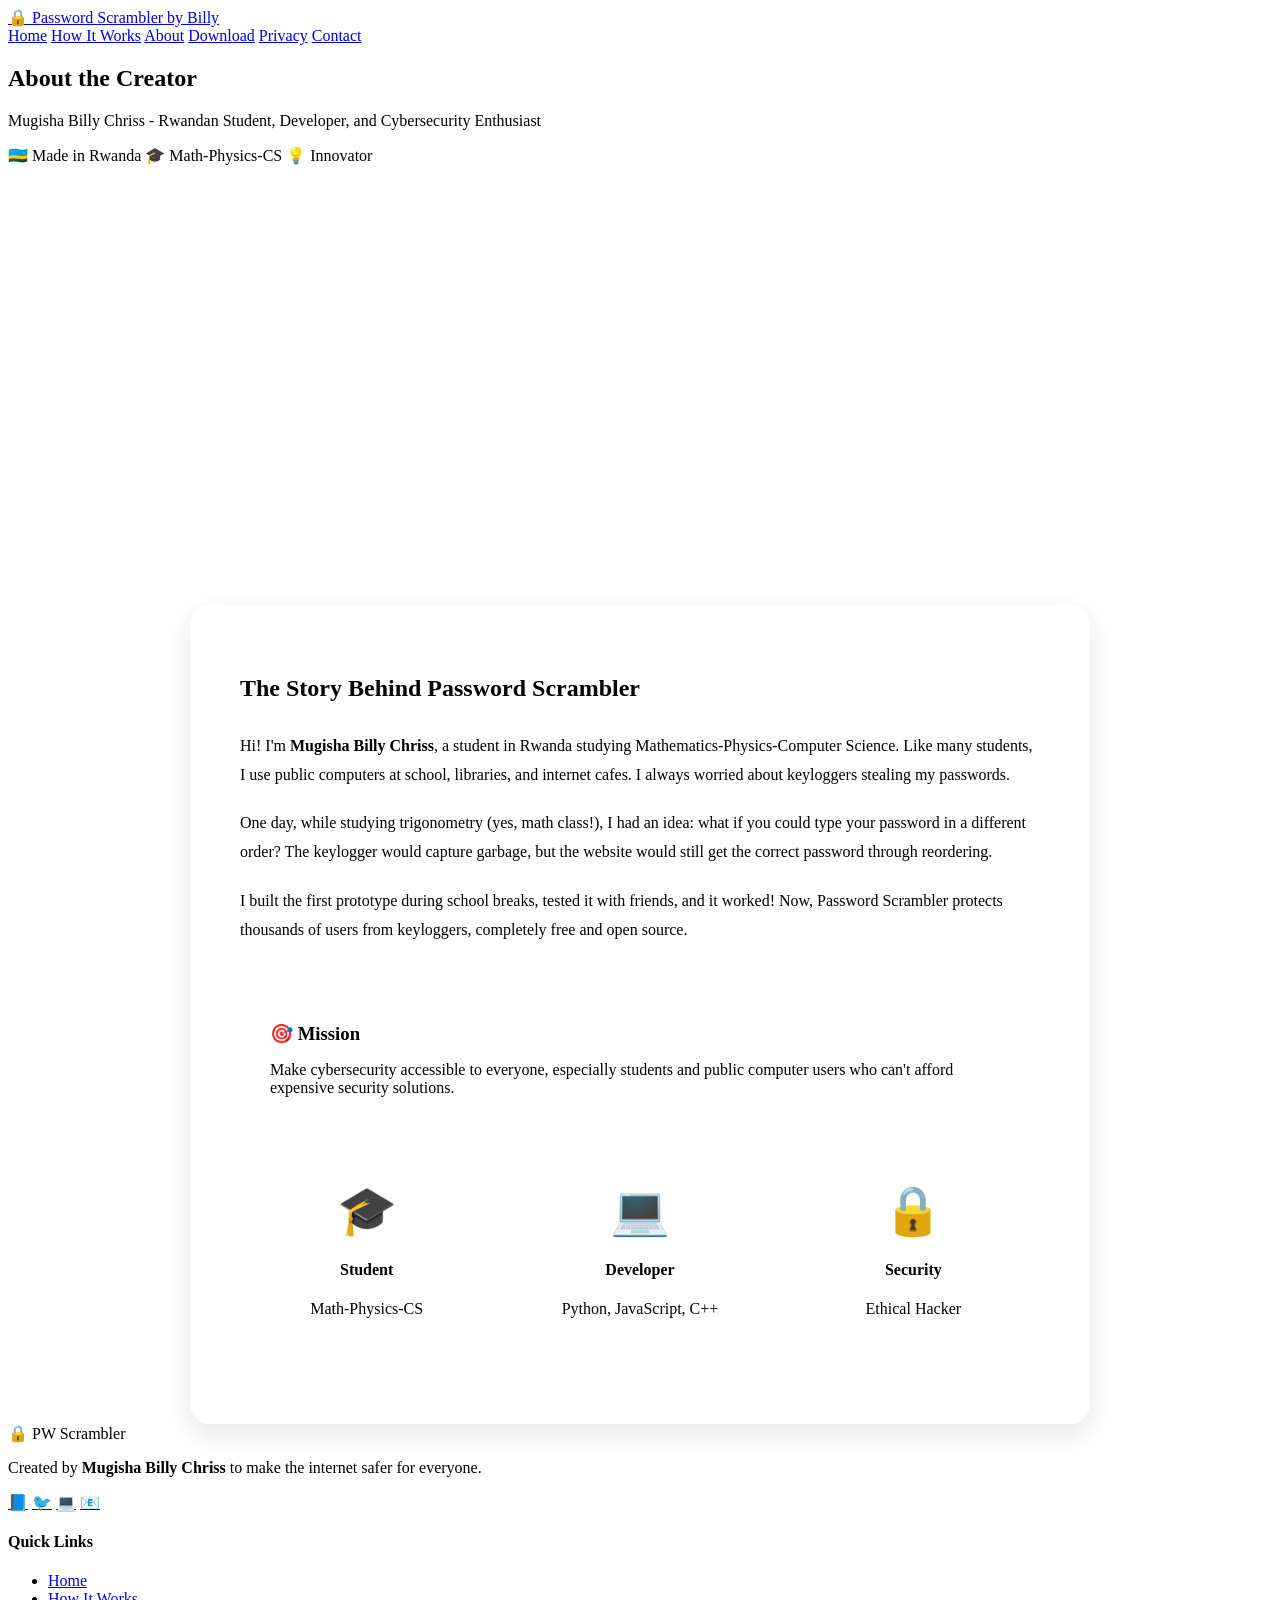
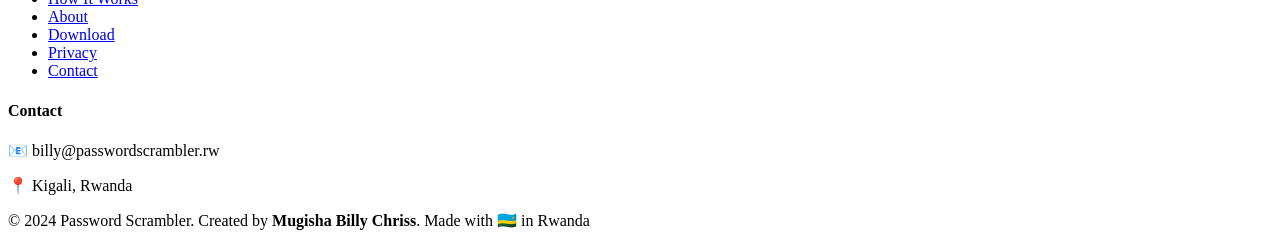
==== about.html @ fe5f0da2 "Add about.html with creator details and story" ====
<!DOCTYPE html>
<html lang="en">
<head>
    <meta charset="UTF-8">
    <meta name="viewport" content="width=device-width, initial-scale=1.0">
    <title>About - Password Scrambler | Mugisha Billy Chriss</title>
    <link rel="stylesheet" href="css/style.css">
</head>
<body>
    <!-- Navigation (same as index) -->
    <nav class="navbar">
        <div class="nav-container">
            <a href="index.html" class="logo">
                🔒 Password Scrambler
                <span>by Billy</span>
            </a>
            <div class="nav-links">
                <a href="index.html">Home</a>
                <a href="how-it-works.html">How It Works</a>
                <a href="about.html" class="active">About</a>
                <a href="download.html" class="download-btn">Download</a>
                <a href="privacy.html">Privacy</a>
                <a href="contact.html">Contact</a>
            </div>
        </div>
    </nav>

    <!-- About Hero -->
    <section class="hero" style="min-height: 60vh;">
        <div class="hero-container">
            <div class="hero-content">
                <h1>About the Creator</h1>
                <p>Mugisha Billy Chriss - Rwandan Student, Developer, and Cybersecurity Enthusiast</p>
                <div class="hero-badges">
                    <span class="badge">🇷🇼 Made in Rwanda</span>
                    <span class="badge">🎓 Math-Physics-CS</span>
                    <span class="badge">💡 Innovator</span>
                </div>
            </div>
        </div>
    </section>

    <!-- Creator Story -->
    <section class="features" style="padding-top: 0;">
        <div style="max-width: 800px; margin: 0 auto; background: white; padding: 50px; border-radius: 20px; box-shadow: 0 10px 30px rgba(0,0,0,0.1);">
            <h2 style="color: var(--dark); margin-bottom: 30px;">The Story Behind Password Scrambler</h2>
            
            <p style="margin-bottom: 20px; line-height: 1.8;">Hi! I'm <strong>Mugisha Billy Chriss</strong>, a student in Rwanda studying Mathematics-Physics-Computer Science. Like many students, I use public computers at school, libraries, and internet cafes. I always worried about keyloggers stealing my passwords.</p>
            
            <p style="margin-bottom: 20px; line-height: 1.8;">One day, while studying trigonometry (yes, math class!), I had an idea: what if you could type your password in a different order? The keylogger would capture garbage, but the website would still get the correct password through reordering.</p>
            
            <p style="margin-bottom: 20px; line-height: 1.8;">I built the first prototype during school breaks, tested it with friends, and it worked! Now, Password Scrambler protects thousands of users from keyloggers, completely free and open source.</p>
            
            <div style="background: var(--light); padding: 30px; border-radius: 15px; margin: 30px 0;">
                <h3 style="color: var(--dark); margin-bottom: 15px;">🎯 Mission</h3>
                <p>Make cybersecurity accessible to everyone, especially students and public computer users who can't afford expensive security solutions.</p>
            </div>
            
            <div style="display: grid; grid-template-columns: repeat(3, 1fr); gap: 20px; margin: 40px 0;">
                <div style="text-align: center;">
                    <div style="font-size: 3rem;">🎓</div>
                    <h4>Student</h4>
                    <p>Math-Physics-CS</p>
                </div>
                <div style="text-align: center;">
                    <div style="font-size: 3rem;">💻</div>
                    <h4>Developer</h4>
                    <p>Python, JavaScript, C++</p>
                </div>
                <div style="text-align: center;">
                    <div style="font-size: 3rem;">🔒</div>
                    <h4>Security</h4>
                    <p>Ethical Hacker</p>
                </div>
            </div>
        </div>
    </section>

    <!-- Footer (same as index) -->
    <footer class="footer">
        <div class="footer-container">
            <div class="footer-about">
                <div class="footer-logo">🔒 <span>PW Scrambler</span></div>
                <p>Created by <strong>Mugisha Billy Chriss</strong> to make the internet safer for everyone.</p>
                <div class="footer-social">
                    <a href="#" class="social-icon">📘</a>
                    <a href="#" class="social-icon">🐦</a>
                    <a href="#" class="social-icon">💻</a>
                    <a href="#" class="social-icon">📧</a>
                </div>
            </div>
            
            <div class="footer-links">
                <h4>Quick Links</h4>
                <ul>
                    <li><a href="index.html">Home</a></li>
                    <li><a href="how-it-works.html">How It Works</a></li>
                    <li><a href="about.html">About</a></li>
                    <li><a href="download.html">Download</a></li>
                    <li><a href="privacy.html">Privacy</a></li>
                    <li><a href="contact.html">Contact</a></li>
                </ul>
            </div>
            
            <div class="footer-contact">
                <h4>Contact</h4>
                <p>📧 billy@passwordscrambler.rw</p>
                <p>📍 Kigali, Rwanda</p>
            </div>
        </div>
        
        <div class="footer-bottom">
            <p>&copy; 2024 Password Scrambler. Created by <strong>Mugisha Billy Chriss</strong>. Made with 🇷🇼 in Rwanda</p>
        </div>
    </footer>

    <script src="js/main.js"></script>
</body>
</html>
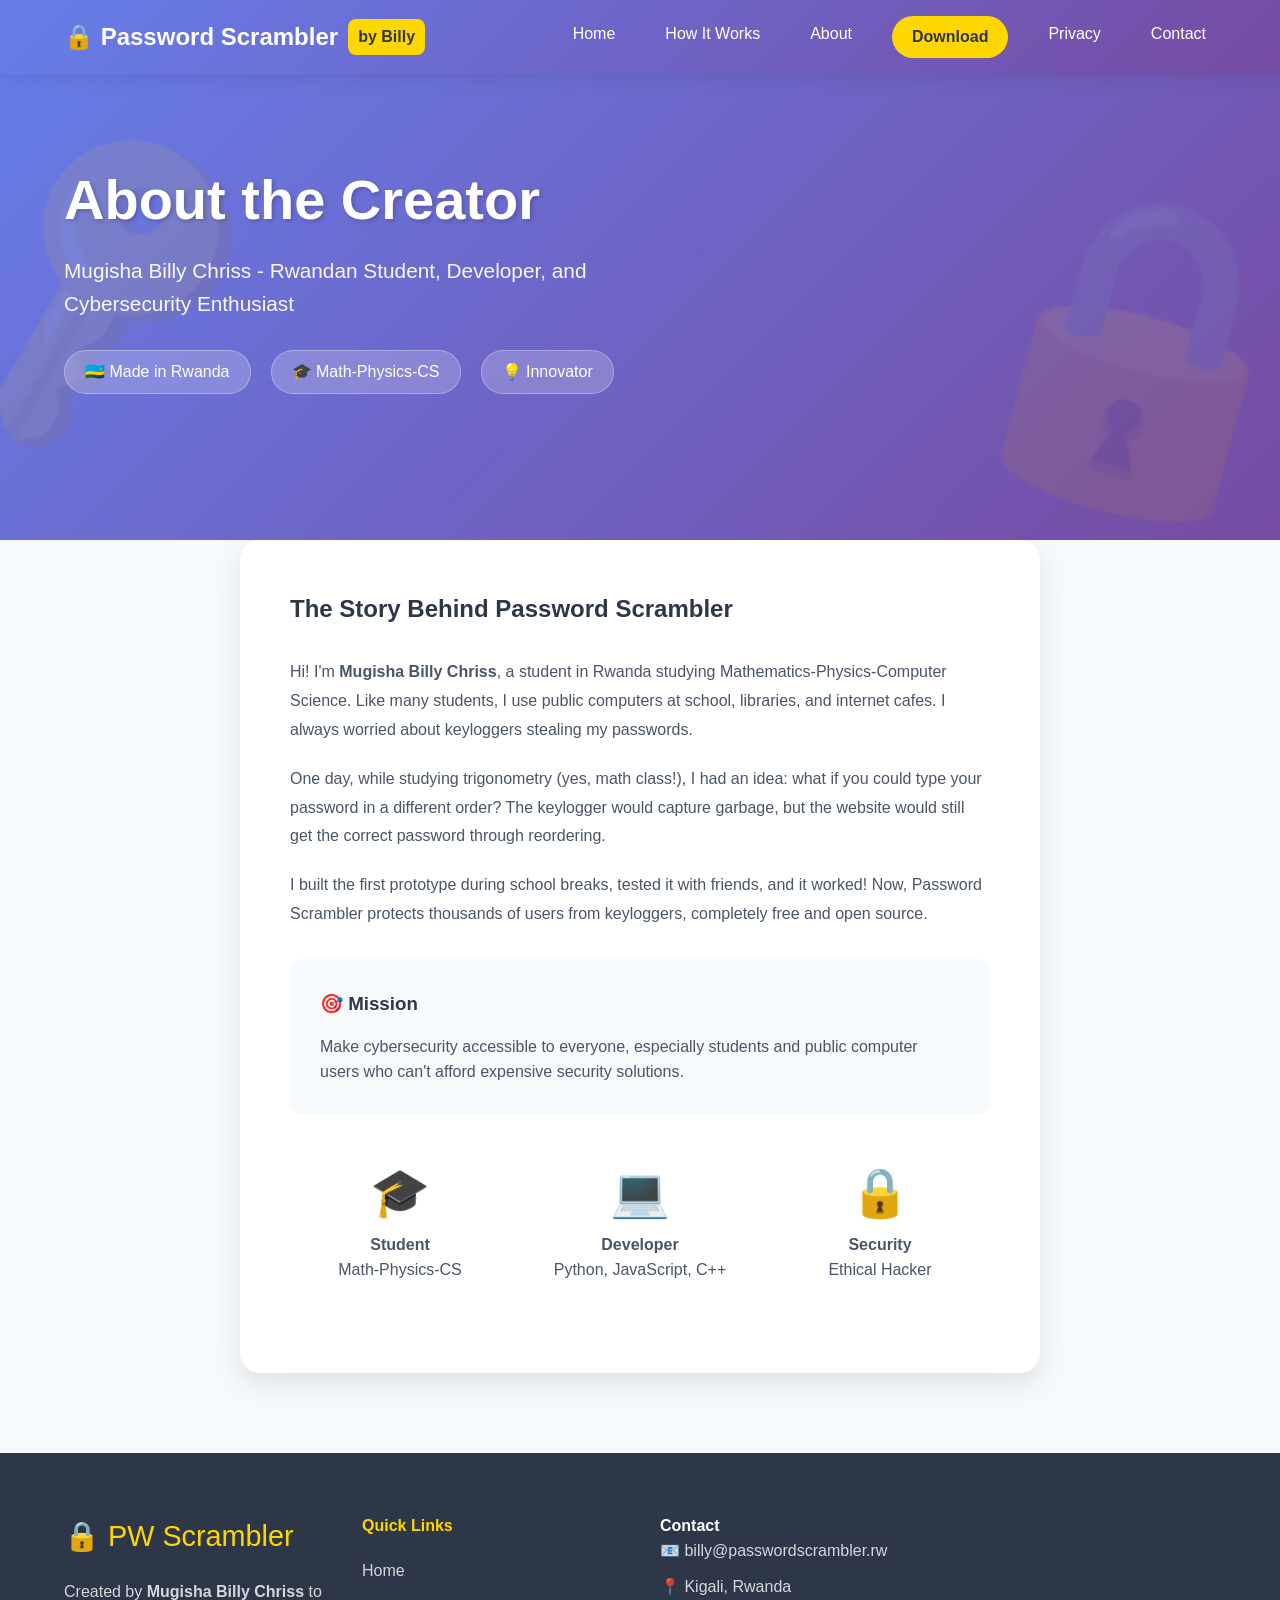
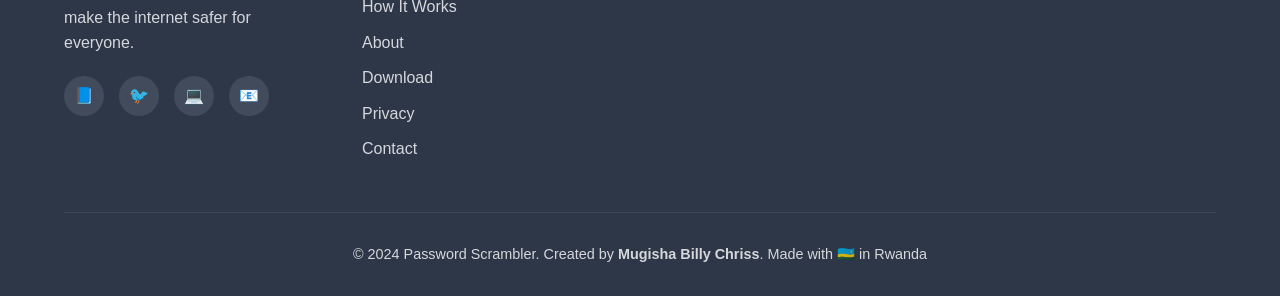
==== commit ff49c528: "Update stylesheet and script paths in about.html" ====
--- a/about.html
+++ b/about.html
@@ -4,7 +4,7 @@
     <meta charset="UTF-8">
     <meta name="viewport" content="width=device-width, initial-scale=1.0">
     <title>About - Password Scrambler | Mugisha Billy Chriss</title>
-    <link rel="stylesheet" href="css/style.css">
+    <link rel="stylesheet" href="style.css">
 </head>
 <body>
     <!-- Navigation (same as index) -->
@@ -114,6 +114,6 @@
         </div>
     </footer>
 
-    <script src="js/main.js"></script>
+    <script src="main.js"></script>
 </body>
 </html>
--- a/style.css
+++ b/style.css
@@ -0,0 +1,1073 @@
+/* Password Scrambler - Main Stylesheet */
+
+:root {
+    --primary: #667eea;
+    --primary-dark: #5a67d8;
+    --secondary: #764ba2;
+    --accent: #ffd700;
+    --dark: #2d3748;
+    --light: #f7fafc;
+    --success: #48bb78;
+    --danger: #f56565;
+    --text: #4a5568;
+}
+
+* {
+    margin: 0;
+    padding: 0;
+    box-sizing: border-box;
+}
+
+body {
+    font-family: 'Segoe UI', Tahoma, Geneva, Verdana, sans-serif;
+    line-height: 1.6;
+    color: var(--text);
+    overflow-x: hidden;
+}
+
+/* Navigation */
+.navbar {
+    background: linear-gradient(135deg, var(--primary), var(--secondary));
+    padding: 1rem 5%;
+    position: fixed;
+    width: 100%;
+    top: 0;
+    z-index: 1000;
+    box-shadow: 0 2px 20px rgba(0,0,0,0.1);
+}
+
+.nav-container {
+    max-width: 1200px;
+    margin: 0 auto;
+    display: flex;
+    justify-content: space-between;
+    align-items: center;
+}
+
+.logo {
+    display: flex;
+    align-items: center;
+    gap: 10px;
+    color: white;
+    text-decoration: none;
+    font-size: 1.5rem;
+    font-weight: bold;
+}
+
+.logo span {
+    background: var(--accent);
+    color: var(--dark);
+    padding: 5px 10px;
+    border-radius: 8px;
+    font-size: 1rem;
+}
+
+.nav-links {
+    display: flex;
+    gap: 30px;
+}
+
+.nav-links a {
+    color: white;
+    text-decoration: none;
+    font-weight: 500;
+    transition: all 0.3s;
+    padding: 5px 10px;
+    border-radius: 5px;
+}
+
+.nav-links a:hover {
+    background: rgba(255,255,255,0.2);
+    transform: translateY(-2px);
+}
+
+.download-btn {
+    background: var(--accent);
+    color: var(--dark) !important;
+    padding: 8px 20px !important;
+    border-radius: 25px !important;
+    font-weight: bold !important;
+}
+
+.download-btn:hover {
+    background: white !important;
+    color: var(--primary) !important;
+}
+
+/* Hero Section */
+.hero {
+    background: linear-gradient(135deg, var(--primary), var(--secondary));
+    min-height: 100vh;
+    display: flex;
+    align-items: center;
+    padding: 100px 5% 50px;
+    color: white;
+    position: relative;
+    overflow: hidden;
+}
+
+.hero::before {
+    content: "🔒";
+    position: absolute;
+    right: -50px;
+    top: 20%;
+    font-size: 300px;
+    opacity: 0.1;
+    transform: rotate(15deg);
+}
+
+.hero::after {
+    content: "🔑";
+    position: absolute;
+    left: -50px;
+    bottom: 10%;
+    font-size: 250px;
+    opacity: 0.1;
+    transform: rotate(-15deg);
+}
+
+.hero-container {
+    max-width: 1200px;
+    margin: 0 auto;
+    display: grid;
+    grid-template-columns: 1fr 1fr;
+    gap: 50px;
+    align-items: center;
+    position: relative;
+    z-index: 1;
+}
+
+.hero-content h1 {
+    font-size: 3.5rem;
+    margin-bottom: 20px;
+    line-height: 1.2;
+    text-shadow: 2px 2px 4px rgba(0,0,0,0.2);
+}
+
+.hero-content p {
+    font-size: 1.3rem;
+    margin-bottom: 30px;
+    opacity: 0.95;
+}
+
+.hero-badges {
+    display: flex;
+    gap: 20px;
+    margin-bottom: 30px;
+}
+
+.badge {
+    background: rgba(255,255,255,0.2);
+    padding: 8px 20px;
+    border-radius: 30px;
+    font-size: 1rem;
+    backdrop-filter: blur(5px);
+    border: 1px solid rgba(255,255,255,0.3);
+}
+
+.hero-buttons {
+    display: flex;
+    gap: 20px;
+}
+
+.btn {
+    padding: 15px 40px;
+    border-radius: 50px;
+    text-decoration: none;
+    font-weight: bold;
+    font-size: 1.1rem;
+    transition: all 0.3s;
+    display: inline-block;
+}
+
+.btn-primary {
+    background: var(--accent);
+    color: var(--dark);
+    box-shadow: 0 10px 20px rgba(0,0,0,0.2);
+}
+
+.btn-primary:hover {
+    transform: translateY(-5px);
+    box-shadow: 0 15px 30px rgba(0,0,0,0.3);
+    background: white;
+}
+
+.btn-secondary {
+    background: transparent;
+    color: white;
+    border: 2px solid white;
+}
+
+.btn-secondary:hover {
+    background: white;
+    color: var(--primary);
+    transform: translateY(-5px);
+}
+
+.hero-image {
+    text-align: center;
+}
+
+.extension-preview {
+    background: white;
+    border-radius: 20px;
+    padding: 30px;
+    box-shadow: 0 30px 60px rgba(0,0,0,0.3);
+    max-width: 400px;
+    margin: 0 auto;
+}
+
+.preview-header {
+    display: flex;
+    align-items: center;
+    gap: 10px;
+    margin-bottom: 20px;
+    padding-bottom: 20px;
+    border-bottom: 2px solid #eee;
+}
+
+.preview-icon {
+    font-size: 2rem;
+}
+
+.preview-title {
+    font-size: 1.3rem;
+    font-weight: bold;
+    color: var(--dark);
+}
+
+.preview-site {
+    background: #f0f0f0;
+    border-radius: 10px;
+    padding: 15px;
+    margin: 20px 0;
+}
+
+.preview-site-name {
+    color: var(--dark);
+    font-weight: bold;
+    margin-bottom: 10px;
+}
+
+.preview-order {
+    display: flex;
+    gap: 10px;
+    justify-content: center;
+    margin: 20px 0;
+}
+
+.order-number {
+    width: 40px;
+    height: 40px;
+    background: var(--primary);
+    color: white;
+    border-radius: 50%;
+    display: flex;
+    align-items: center;
+    justify-content: center;
+    font-weight: bold;
+    animation: pulse 2s infinite;
+}
+
+@keyframes pulse {
+    0%, 100% { transform: scale(1); }
+    50% { transform: scale(1.1); }
+}
+
+/* Features Section */
+.features {
+    padding: 80px 5%;
+    background: var(--light);
+}
+
+.section-title {
+    text-align: center;
+    font-size: 2.5rem;
+    color: var(--dark);
+    margin-bottom: 50px;
+}
+
+.section-title span {
+    color: var(--primary);
+}
+
+.features-grid {
+    max-width: 1200px;
+    margin: 0 auto;
+    display: grid;
+    grid-template-columns: repeat(auto-fit, minmax(300px, 1fr));
+    gap: 30px;
+}
+
+.feature-card {
+    background: white;
+    border-radius: 20px;
+    padding: 30px;
+    box-shadow: 0 10px 30px rgba(0,0,0,0.1);
+    transition: all 0.3s;
+    text-align: center;
+    border: 1px solid #eee;
+}
+
+.feature-card:hover {
+    transform: translateY(-10px);
+    box-shadow: 0 20px 40px rgba(102,126,234,0.2);
+    border-color: var(--primary);
+}
+
+.feature-icon {
+    font-size: 3rem;
+    margin-bottom: 20px;
+}
+
+.feature-card h3 {
+    color: var(--dark);
+    margin-bottom: 15px;
+    font-size: 1.5rem;
+}
+
+.feature-card p {
+    color: var(--text);
+    line-height: 1.6;
+}
+
+/* How It Works */
+.how-it-works {
+    padding: 80px 5%;
+    background: white;
+}
+
+.steps-container {
+    max-width: 1000px;
+    margin: 0 auto;
+    position: relative;
+}
+
+.steps-container::before {
+    content: '';
+    position: absolute;
+    top: 0;
+    bottom: 0;
+    left: 50px;
+    width: 4px;
+    background: linear-gradient(180deg, var(--primary), var(--secondary));
+    border-radius: 2px;
+}
+
+.step {
+    display: flex;
+    gap: 40px;
+    margin-bottom: 60px;
+    position: relative;
+}
+
+.step:last-child {
+    margin-bottom: 0;
+}
+
+.step-number {
+    width: 100px;
+    height: 100px;
+    background: linear-gradient(135deg, var(--primary), var(--secondary));
+    border-radius: 50%;
+    display: flex;
+    align-items: center;
+    justify-content: center;
+    font-size: 2rem;
+    font-weight: bold;
+    color: white;
+    box-shadow: 0 10px 30px rgba(102,126,234,0.3);
+    z-index: 1;
+}
+
+.step-content {
+    flex: 1;
+    background: var(--light);
+    border-radius: 20px;
+    padding: 30px;
+    box-shadow: 0 10px 20px rgba(0,0,0,0.05);
+}
+
+.step-content h3 {
+    color: var(--dark);
+    margin-bottom: 10px;
+    font-size: 1.5rem;
+}
+
+.step-content p {
+    color: var(--text);
+    margin-bottom: 20px;
+}
+
+.step-example {
+    background: white;
+    border-radius: 10px;
+    padding: 20px;
+    display: flex;
+    align-items: center;
+    gap: 20px;
+    flex-wrap: wrap;
+}
+
+.example-before, .example-after {
+    flex: 1;
+    text-align: center;
+    padding: 15px;
+    border-radius: 10px;
+}
+
+.example-before {
+    background: #fee;
+    border: 2px solid var(--danger);
+}
+
+.example-after {
+    background: #efe;
+    border: 2px solid var(--success);
+}
+
+.arrow-icon {
+    font-size: 2rem;
+    color: var(--primary);
+}
+
+/* Stats Section */
+.stats {
+    background: linear-gradient(135deg, var(--primary), var(--secondary));
+    padding: 60px 5%;
+    color: white;
+}
+
+.stats-container {
+    max-width: 1200px;
+    margin: 0 auto;
+    display: grid;
+    grid-template-columns: repeat(4, 1fr);
+    gap: 30px;
+    text-align: center;
+}
+
+.stat-item {
+    padding: 30px;
+    background: rgba(255,255,255,0.1);
+    border-radius: 20px;
+    backdrop-filter: blur(5px);
+    border: 1px solid rgba(255,255,255,0.2);
+}
+
+.stat-number {
+    font-size: 3rem;
+    font-weight: bold;
+    margin-bottom: 10px;
+    color: var(--accent);
+}
+
+.stat-label {
+    font-size: 1.1rem;
+    opacity: 0.9;
+}
+
+/* Testimonials */
+.testimonials {
+    padding: 80px 5%;
+    background: var(--light);
+}
+
+.testimonials-grid {
+    max-width: 1200px;
+    margin: 0 auto;
+    display: grid;
+    grid-template-columns: repeat(auto-fit, minmax(300px, 1fr));
+    gap: 30px;
+}
+
+.testimonial-card {
+    background: white;
+    border-radius: 20px;
+    padding: 30px;
+    box-shadow: 0 10px 30px rgba(0,0,0,0.1);
+    position: relative;
+}
+
+.testimonial-card::before {
+    content: '"';
+    position: absolute;
+    top: 20px;
+    right: 30px;
+    font-size: 5rem;
+    color: var(--primary);
+    opacity: 0.2;
+    font-family: serif;
+}
+
+.testimonial-text {
+    color: var(--text);
+    font-size: 1.1rem;
+    margin-bottom: 20px;
+    line-height: 1.8;
+}
+
+.testimonial-author {
+    display: flex;
+    align-items: center;
+    gap: 15px;
+}
+
+.author-avatar {
+    width: 50px;
+    height: 50px;
+    background: linear-gradient(135deg, var(--primary), var(--secondary));
+    border-radius: 50%;
+    display: flex;
+    align-items: center;
+    justify-content: center;
+    color: white;
+    font-weight: bold;
+    font-size: 1.2rem;
+}
+
+.author-info h4 {
+    color: var(--dark);
+    margin-bottom: 5px;
+}
+
+.author-info p {
+    color: var(--text);
+    font-size: 0.9rem;
+    opacity: 0.8;
+}
+
+/* FAQ Section */
+.faq {
+    padding: 80px 5%;
+    background: white;
+}
+
+.faq-container {
+    max-width: 800px;
+    margin: 0 auto;
+}
+
+.faq-item {
+    margin-bottom: 20px;
+    border: 2px solid #eee;
+    border-radius: 15px;
+    overflow: hidden;
+    transition: all 0.3s;
+}
+
+.faq-item:hover {
+    border-color: var(--primary);
+}
+
+.faq-question {
+    padding: 20px 30px;
+    background: var(--light);
+    cursor: pointer;
+    display: flex;
+    justify-content: space-between;
+    align-items: center;
+    font-weight: 600;
+    color: var(--dark);
+}
+
+.faq-question::after {
+    content: '▼';
+    font-size: 0.8rem;
+    transition: transform 0.3s;
+}
+
+.faq-item.active .faq-question::after {
+    transform: rotate(180deg);
+}
+
+.faq-answer {
+    padding: 0 30px;
+    max-height: 0;
+    overflow: hidden;
+    transition: all 0.3s;
+    color: var(--text);
+    line-height: 1.8;
+}
+
+.faq-item.active .faq-answer {
+    padding: 20px 30px;
+    max-height: 200px;
+}
+
+/* Download Page */
+.download-section {
+    padding: 120px 5% 80px;
+    background: linear-gradient(135deg, var(--primary), var(--secondary));
+    color: white;
+    text-align: center;
+}
+
+.download-container {
+    max-width: 800px;
+    margin: 0 auto;
+}
+
+.download-title {
+    font-size: 3rem;
+    margin-bottom: 20px;
+}
+
+.download-subtitle {
+    font-size: 1.3rem;
+    margin-bottom: 40px;
+    opacity: 0.95;
+}
+
+.download-options {
+    display: flex;
+    justify-content: center;
+    gap: 30px;
+    margin-bottom: 50px;
+    flex-wrap: wrap;
+}
+
+.download-card {
+    background: white;
+    border-radius: 20px;
+    padding: 40px 30px;
+    width: 250px;
+    color: var(--dark);
+    text-align: center;
+    transition: all 0.3s;
+    box-shadow: 0 20px 40px rgba(0,0,0,0.2);
+}
+
+.download-card:hover {
+    transform: translateY(-10px);
+}
+
+.download-card .browser-icon {
+    font-size: 4rem;
+    margin-bottom: 20px;
+}
+
+.download-card h3 {
+    margin-bottom: 15px;
+}
+
+.download-card p {
+    color: var(--text);
+    margin-bottom: 25px;
+    font-size: 0.95rem;
+}
+
+.download-btn-card {
+    background: linear-gradient(135deg, var(--primary), var(--secondary));
+    color: white;
+    padding: 12px 30px;
+    border-radius: 30px;
+    text-decoration: none;
+    font-weight: bold;
+    display: inline-block;
+    transition: all 0.3s;
+}
+
+.download-btn-card:hover {
+    transform: scale(1.05);
+    box-shadow: 0 10px 20px rgba(102,126,234,0.4);
+}
+
+.download-note {
+    background: rgba(255,255,255,0.1);
+    padding: 30px;
+    border-radius: 20px;
+    backdrop-filter: blur(5px);
+    border: 1px solid rgba(255,255,255,0.2);
+}
+
+.download-note p {
+    margin: 10px 0;
+}
+
+.download-note a {
+    color: var(--accent);
+    text-decoration: none;
+}
+
+.download-note a:hover {
+    text-decoration: underline;
+}
+
+/* Privacy Page */
+.privacy-section {
+    padding: 120px 5% 80px;
+    background: var(--light);
+}
+
+.privacy-container {
+    max-width: 900px;
+    margin: 0 auto;
+    background: white;
+    border-radius: 30px;
+    padding: 50px;
+    box-shadow: 0 20px 40px rgba(0,0,0,0.1);
+}
+
+.privacy-header {
+    text-align: center;
+    margin-bottom: 40px;
+}
+
+.privacy-header h1 {
+    color: var(--dark);
+    font-size: 2.5rem;
+    margin-bottom: 10px;
+}
+
+.privacy-header p {
+    color: var(--text);
+}
+
+.privacy-badge {
+    background: linear-gradient(135deg, var(--primary), var(--secondary));
+    color: white;
+    padding: 10px 30px;
+    border-radius: 50px;
+    display: inline-block;
+    margin-top: 20px;
+}
+
+.privacy-section h2 {
+    color: var(--dark);
+    margin: 30px 0 15px;
+    font-size: 1.8rem;
+}
+
+.privacy-section h3 {
+    color: var(--primary);
+    margin: 20px 0 10px;
+}
+
+.privacy-section p {
+    margin-bottom: 15px;
+    line-height: 1.8;
+}
+
+.privacy-section ul {
+    margin: 15px 0 15px 30px;
+}
+
+.privacy-section li {
+    margin: 10px 0;
+}
+
+.privacy-highlight {
+    background: var(--light);
+    border-left: 4px solid var(--primary);
+    padding: 20px;
+    margin: 20px 0;
+    border-radius: 0 10px 10px 0;
+}
+
+/* Contact Page */
+.contact-section {
+    padding: 120px 5% 80px;
+    background: linear-gradient(135deg, var(--primary), var(--secondary));
+    min-height: 100vh;
+}
+
+.contact-container {
+    max-width: 800px;
+    margin: 0 auto;
+    background: white;
+    border-radius: 30px;
+    padding: 50px;
+    box-shadow: 0 30px 60px rgba(0,0,0,0.3);
+}
+
+.contact-header {
+    text-align: center;
+    margin-bottom: 40px;
+}
+
+.contact-header h1 {
+    color: var(--dark);
+    font-size: 2.5rem;
+    margin-bottom: 10px;
+}
+
+.contact-header p {
+    color: var(--text);
+}
+
+.contact-form {
+    display: grid;
+    gap: 25px;
+}
+
+.form-group {
+    display: grid;
+    gap: 8px;
+}
+
+.form-group label {
+    font-weight: 600;
+    color: var(--dark);
+}
+
+.form-group input,
+.form-group select,
+.form-group textarea {
+    padding: 12px;
+    border: 2px solid #e0e0e0;
+    border-radius: 10px;
+    font-size: 1rem;
+    transition: all 0.3s;
+}
+
+.form-group input:focus,
+.form-group select:focus,
+.form-group textarea:focus {
+    outline: none;
+    border-color: var(--primary);
+    box-shadow: 0 0 0 3px rgba(102,126,234,0.1);
+}
+
+.form-group textarea {
+    min-height: 150px;
+    resize: vertical;
+}
+
+.submit-btn {
+    background: linear-gradient(135deg, var(--primary), var(--secondary));
+    color: white;
+    border: none;
+    padding: 15px;
+    border-radius: 10px;
+    font-size: 1.2rem;
+    font-weight: bold;
+    cursor: pointer;
+    transition: all 0.3s;
+}
+
+.submit-btn:hover {
+    transform: translateY(-5px);
+    box-shadow: 0 10px 30px rgba(102,126,234,0.4);
+}
+
+.contact-info {
+    margin-top: 40px;
+    padding-top: 40px;
+    border-top: 2px solid #eee;
+    display: grid;
+    grid-template-columns: repeat(3, 1fr);
+    gap: 30px;
+    text-align: center;
+}
+
+.info-item {
+    padding: 20px;
+}
+
+.info-icon {
+    font-size: 2rem;
+    margin-bottom: 10px;
+    color: var(--primary);
+}
+
+.info-item h4 {
+    color: var(--dark);
+    margin-bottom: 5px;
+}
+
+.info-item p {
+    color: var(--text);
+}
+
+.info-item a {
+    color: var(--primary);
+    text-decoration: none;
+}
+
+.info-item a:hover {
+    text-decoration: underline;
+}
+
+/* Footer */
+.footer {
+    background: var(--dark);
+    color: white;
+    padding: 60px 5% 30px;
+}
+
+.footer-container {
+    max-width: 1200px;
+    margin: 0 auto;
+    display: grid;
+    grid-template-columns: repeat(4, 1fr);
+    gap: 40px;
+}
+
+.footer-logo {
+    font-size: 1.8rem;
+    margin-bottom: 20px;
+    color: white;
+}
+
+.footer-logo span {
+    color: var(--accent);
+}
+
+.footer-about p {
+    opacity: 0.8;
+    margin-bottom: 20px;
+}
+
+.footer-social {
+    display: flex;
+    gap: 15px;
+}
+
+.social-icon {
+    width: 40px;
+    height: 40px;
+    background: rgba(255,255,255,0.1);
+    border-radius: 50%;
+    display: flex;
+    align-items: center;
+    justify-content: center;
+    text-decoration: none;
+    color: white;
+    transition: all 0.3s;
+}
+
+.social-icon:hover {
+    background: var(--primary);
+    transform: translateY(-5px);
+}
+
+.footer-links h4 {
+    margin-bottom: 20px;
+    color: var(--accent);
+}
+
+.footer-links ul {
+    list-style: none;
+}
+
+.footer-links li {
+    margin-bottom: 10px;
+}
+
+.footer-links a {
+    color: white;
+    text-decoration: none;
+    opacity: 0.8;
+    transition: all 0.3s;
+}
+
+.footer-links a:hover {
+    opacity: 1;
+    padding-left: 5px;
+    color: var(--accent);
+}
+
+.footer-contact p {
+    margin-bottom: 10px;
+    display: flex;
+    align-items: center;
+    gap: 10px;
+    opacity: 0.8;
+}
+
+.footer-contact i {
+    color: var(--accent);
+}
+
+.footer-bottom {
+    max-width: 1200px;
+    margin: 40px auto 0;
+    padding-top: 30px;
+    border-top: 1px solid rgba(255,255,255,0.1);
+    text-align: center;
+    opacity: 0.8;
+    font-size: 0.9rem;
+}
+
+.footer-bottom a {
+    color: var(--accent);
+    text-decoration: none;
+}
+
+.footer-bottom a:hover {
+    text-decoration: underline;
+}
+
+/* Responsive */
+@media (max-width: 768px) {
+    .hero-container {
+        grid-template-columns: 1fr;
+        text-align: center;
+    }
+
+    .hero-content h1 {
+        font-size: 2.5rem;
+    }
+
+    .hero-badges {
+        justify-content: center;
+    }
+
+    .hero-buttons {
+        justify-content: center;
+    }
+
+    .nav-links {
+        display: none;
+    }
+
+    .steps-container::before {
+        left: 30px;
+    }
+
+    .step {
+        gap: 20px;
+    }
+
+    .step-number {
+        width: 60px;
+        height: 60px;
+        font-size: 1.5rem;
+    }
+
+    .stats-container {
+        grid-template-columns: repeat(2, 1fr);
+    }
+
+    .footer-container {
+        grid-template-columns: repeat(2, 1fr);
+    }
+
+    .contact-info {
+        grid-template-columns: 1fr;
+    }
+
+    .privacy-container {
+        padding: 30px;
+    }
+}
+
+@media (max-width: 480px) {
+    .stats-container {
+        grid-template-columns: 1fr;
+    }
+
+    .footer-container {
+        grid-template-columns: 1fr;
+    }
+
+    .hero-buttons {
+        flex-direction: column;
+    }
+
+    .btn {
+        width: 100%;
+        text-align: center;
+    }
+}
